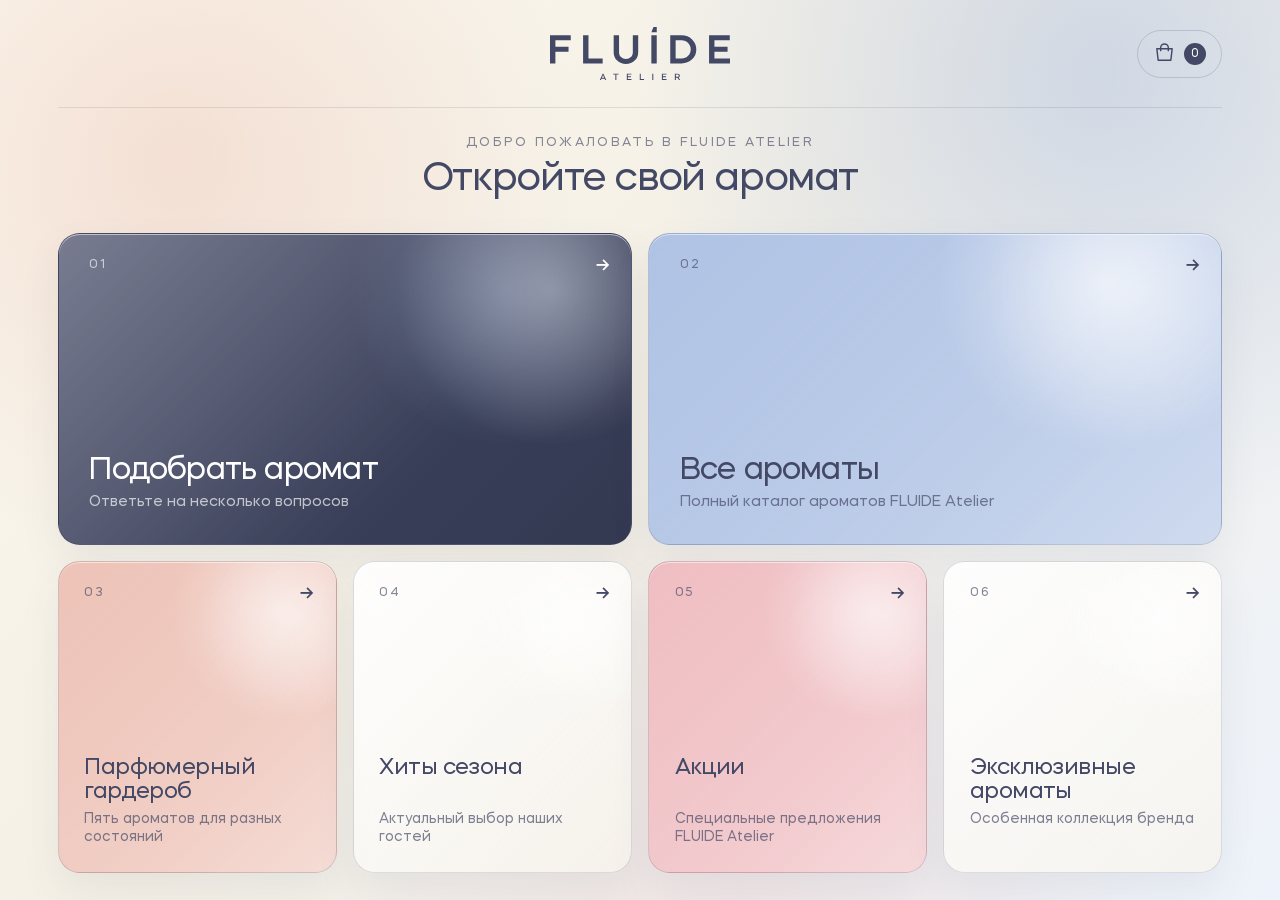
==== index.html @ 5feb8577 "Add shared product cart" ====
<!doctype html>
<html lang="ru">
  <head>
    <meta charset="UTF-8" />
    <meta name="viewport" content="width=device-width, initial-scale=1, viewport-fit=cover" />
    <meta name="theme-color" content="#f4f0e6" />
    <meta name="mobile-web-app-capable" content="yes" />
    <meta name="apple-mobile-web-app-capable" content="yes" />
    <meta name="apple-mobile-web-app-status-bar-style" content="default" />
    <meta name="apple-mobile-web-app-title" content="FLUIDE" />
    <title>FLUIDE — главное меню</title>
    <link rel="manifest" href="manifest.webmanifest" />
    <link rel="icon" href="app-icon.svg" type="image/svg+xml" />
    <link rel="apple-touch-icon" href="app-icon-192.png" />
    <link rel="stylesheet" href="fonts.css?v=1" />
    <link rel="stylesheet" href="shared-header.css?v=1" />
    <link rel="stylesheet" href="catalog.css?v=7" />
  </head>
  <body>
    <main class="menu-screen">
      <header class="menu-header">
        <a class="site-logo-link" href="index.html" aria-label="Перейти в главное меню">
          <img class="menu-logo" src="логотип FLUIDE сниний.svg" alt="FLUIDE Atelier" />
        </a>
        <button class="site-cart site-header-actions" type="button" aria-label="Выбранные товары: 0">
          <svg viewBox="0 0 24 24" aria-hidden="true">
            <path d="M4 7h16l-1.4 12H5.4L4 7Z" />
            <path d="M8 9V6a4 4 0 0 1 8 0v3" />
          </svg>
          <span class="site-cart__count">0</span>
        </button>
      </header>

      <section class="menu-content" aria-labelledby="menu-title">
        <div class="menu-heading">
          <p class="menu-kicker">Добро пожаловать в FLUIDE Atelier</p>
          <h1 id="menu-title">Откройте свой аромат</h1>
        </div>

        <nav class="menu-grid" aria-label="Главное меню каталога">
          <a class="menu-card menu-card--featured menu-card--primary" href="selection.html">
            <span class="menu-card__number">01</span>
            <span class="menu-card__title">Подобрать аромат</span>
            <span class="menu-card__caption">Ответьте на несколько вопросов</span>
          </a>

          <a class="menu-card menu-card--featured menu-card--blue" href="all.html">
            <span class="menu-card__number">02</span>
            <span class="menu-card__title">Все ароматы</span>
            <span class="menu-card__caption">Полный каталог ароматов FLUIDE Atelier</span>
          </a>

          <a class="menu-card menu-card--peach" href="wardrobe.html">
            <span class="menu-card__number">03</span>
            <span class="menu-card__title">Парфюмерный гардероб</span>
            <span class="menu-card__caption">Пять ароматов для разных состояний</span>
          </a>

          <a class="menu-card" href="#bestsellers">
            <span class="menu-card__number">04</span>
            <span class="menu-card__title">Хиты сезона</span>
            <span class="menu-card__caption">Актуальный выбор наших гостей</span>
          </a>

          <a class="menu-card menu-card--pink" href="#new">
            <span class="menu-card__number">05</span>
            <span class="menu-card__title">Акции</span>
            <span class="menu-card__caption">Специальные предложения FLUIDE Atelier</span>
          </a>

          <a class="menu-card" href="#gifts">
            <span class="menu-card__number">06</span>
            <span class="menu-card__title">Эксклюзивные ароматы</span>
            <span class="menu-card__caption">Особенная коллекция бренда</span>
          </a>
        </nav>
      </section>
    </main>

    <div class="rotate-message" role="status">
      <img src="логотип FLUIDE сниний.svg" alt="FLUIDE Atelier" />
      <p>Поверните устройство горизонтально</p>
    </div>
    <script src="pwa.js?v=35"></script>
  </body>
</html>
---- fonts.css ----
@font-face {
  font-family: "Mazzard H";
  src: url("MazzardH-Light.woff2") format("woff2");
  font-style: normal;
  font-weight: 300;
  font-display: swap;
}

@font-face {
  font-family: "Mazzard H";
  src: url("MazzardH-Regular.woff2") format("woff2");
  font-style: normal;
  font-weight: 400;
  font-display: swap;
}

@font-face {
  font-family: "Mazzard H";
  src: url("MazzardH-Medium.woff2") format("woff2");
  font-style: normal;
  font-weight: 500;
  font-display: swap;
}

@font-face {
  font-family: "Mazzard H";
  src: url("MazzardH-SemiBold.woff2") format("woff2");
  font-style: normal;
  font-weight: 600;
  font-display: swap;
}

@font-face {
  font-family: "Mazzard H";
  src: url("MazzardH-Bold.woff2") format("woff2");
  font-style: normal;
  font-weight: 700;
  font-display: swap;
}
---- shared-header.css ----
.site-logo-link {
  display: block;
  line-height: 0;
}

.site-header-actions {
  position: absolute;
  right: 0;
  display: flex;
  align-items: center;
  gap: 18px;
}

.site-cart {
  display: flex;
  align-items: center;
  justify-content: center;
  gap: 8px;
  min-width: 74px;
  height: 48px;
  padding: 0 15px;
  border: 1px solid rgb(67 72 101 / 20%);
  border-radius: 24px;
  color: #434865;
  background: transparent;
  font: inherit;
  cursor: pointer;
  transition: color 160ms ease, background-color 160ms ease, transform 160ms ease;
}

.site-cart svg {
  width: 23px;
  height: 23px;
  fill: none;
  stroke: currentColor;
  stroke-linecap: round;
  stroke-linejoin: round;
  stroke-width: 1.5;
}

.site-cart__count {
  display: grid;
  place-items: center;
  min-width: 22px;
  height: 22px;
  border-radius: 50%;
  color: #fff;
  background: #434865;
  font-size: 12px;
}

.site-cart:hover {
  color: #fff;
  background: #434865;
  transform: translateY(-2px);
}

.site-cart:hover .site-cart__count {
  color: #434865;
  background: #fff;
}

.site-logo-link:focus-visible,
.site-cart:focus-visible {
  outline: 3px solid #434865;
  outline-offset: 4px;
}

@media (prefers-reduced-motion: reduce) {
  .site-cart { transition: none; }
}

@media (max-width: 760px) {
  .site-header-actions { gap: 10px; }
  .site-header-actions > a { display: none; }
}
---- catalog.css ----
:root {
  --ink: #434865;
  --cream: #f4f0e6;
  --blue: #9fb6df;
  --peach: #eab6a8;
  --pink: #ecb0b5;
  --white: #fff;
  font-family: "Mazzard H", "Montserrat", Arial, sans-serif;
  color: var(--ink);
  background: var(--cream);
  font-synthesis: none;
}

* {
  box-sizing: border-box;
}

html,
body {
  width: 100%;
  height: 100%;
  margin: 0;
  overflow: hidden;
}

body {
  min-width: 720px;
  min-height: min(480px, var(--app-height, 100vh));
  background:
    radial-gradient(circle at 14% 18%, rgb(234 182 168 / 34%), transparent 30%),
    radial-gradient(circle at 86% 8%, rgb(159 182 223 / 42%), transparent 34%),
    radial-gradient(circle at 58% 100%, rgb(236 176 181 / 18%), transparent 36%),
    linear-gradient(135deg, #fbf7ed 0%, var(--cream) 48%, #eef3fb 100%);
}

.menu-screen {
  display: grid;
  grid-template-rows: clamp(78px, 12vh, 118px) 1fr;
  width: 100%;
  height: 100vh;
  height: 100dvh;
  height: var(--app-height, 100dvh);
  padding: 0 clamp(24px, 4.5vw, 76px) clamp(16px, 3vh, 40px);
  padding:
    env(safe-area-inset-top)
    max(clamp(24px, 4.5vw, 76px), env(safe-area-inset-right))
    max(clamp(16px, 3vh, 40px), env(safe-area-inset-bottom))
    max(clamp(24px, 4.5vw, 76px), env(safe-area-inset-left));
}

.menu-header {
  position: relative;
  display: flex;
  align-items: center;
  justify-content: center;
  border-bottom: 1px solid rgb(67 72 101 / 14%);
}

.menu-logo {
  width: clamp(145px, 14vw, 215px);
  height: auto;
}

.menu-cart {
  position: absolute;
  right: 0;
  display: flex;
  align-items: center;
  justify-content: center;
  gap: 8px;
  min-width: 74px;
  height: 48px;
  padding: 0 15px;
  border: 1px solid rgb(67 72 101 / 20%);
  border-radius: 24px;
  color: var(--ink);
  background: transparent;
  font: inherit;
  transition: color 160ms ease, background-color 160ms ease, transform 160ms ease;
}

.menu-cart svg {
  width: 23px;
  height: 23px;
  fill: none;
  stroke: currentColor;
  stroke-linecap: round;
  stroke-linejoin: round;
  stroke-width: 1.5;
}

.menu-cart__count {
  display: grid;
  place-items: center;
  min-width: 22px;
  height: 22px;
  border-radius: 50%;
  color: var(--white);
  background: var(--ink);
  font-size: 12px;
}

.menu-cart:hover {
  color: var(--white);
  background: var(--ink);
  transform: translateY(-2px);
}

.menu-cart:hover .menu-cart__count {
  color: var(--ink);
  background: var(--white);
}

.menu-content {
  display: grid;
  grid-template-rows: auto minmax(0, 1fr);
  min-height: 0;
  padding-top: clamp(18px, 3vh, 34px);
}

.menu-heading {
  text-align: center;
}

.menu-kicker {
  margin: 0 0 7px;
  color: rgb(67 72 101 / 65%);
  font-size: clamp(11px, 1vw, 14px);
  font-weight: 400;
  letter-spacing: 0.18em;
  text-transform: uppercase;
}

.menu-heading h1 {
  margin: 0;
  font-size: clamp(27px, 3.1vw, 48px);
  font-weight: 400;
  letter-spacing: -0.035em;
}

.menu-grid {
  display: grid;
  grid-template-columns: repeat(4, minmax(0, 1fr));
  grid-template-rows: repeat(2, minmax(0, 1fr));
  gap: clamp(10px, 1.25vw, 20px);
  min-height: 0;
  padding-top: clamp(18px, 3.2vh, 36px);
}

.menu-card {
  position: relative;
  display: flex;
  flex-direction: column;
  justify-content: flex-end;
  min-height: 0;
  padding: clamp(16px, 2vw, 28px);
  overflow: hidden;
  border: 1px solid rgb(67 72 101 / 18%);
  border-radius: clamp(16px, 1.7vw, 26px);
  color: var(--ink);
  background:
    radial-gradient(circle at 78% 18%, rgb(255 255 255 / 62%), transparent 30%),
    linear-gradient(135deg, rgb(255 255 255 / 82%), rgb(244 240 230 / 58%)),
    rgb(255 255 255 / 42%);
  box-shadow:
    0 18px 42px rgb(67 72 101 / 8%),
    inset 0 1px 0 rgb(255 255 255 / 55%);
  text-decoration: none;
  transition: transform 180ms ease, box-shadow 180ms ease, border-color 180ms ease;
  -webkit-tap-highlight-color: transparent;
}

.menu-card::before {
  content: "";
  position: absolute;
  inset: 0;
  pointer-events: none;
  background:
    radial-gradient(circle at 86% 18%, rgb(255 255 255 / 36%), transparent 28%),
    linear-gradient(135deg, rgb(255 255 255 / 18%), transparent 68%);
}

.menu-card::after {
  content: "→";
  position: absolute;
  top: clamp(15px, 1.6vw, 24px);
  right: clamp(15px, 1.6vw, 24px);
  z-index: 2;
  font-size: clamp(20px, 1.8vw, 28px);
}

.menu-card:hover {
  z-index: 1;
  border-color: rgb(67 72 101 / 36%);
  box-shadow:
    0 26px 58px rgb(67 72 101 / 13%),
    inset 0 1px 0 rgb(255 255 255 / 60%);
  transform: translateY(-3px);
}

.menu-card:focus-visible,
.menu-cart:focus-visible {
  outline: 3px solid var(--ink);
  outline-offset: 4px;
}

.menu-card--primary {
  color: var(--white);
  background:
    radial-gradient(circle at 78% 18%, rgb(159 182 223 / 30%), transparent 30%),
    linear-gradient(135deg, rgb(255 255 255 / 13%), transparent 62%),
    linear-gradient(135deg, #434865 0%, #333951 100%);
}

.menu-card--featured {
  grid-column: span 2;
  padding: clamp(20px, 2.4vw, 38px);
}

.menu-card--featured .menu-card__number {
  left: clamp(20px, 2.4vw, 38px);
}

.menu-card--featured .menu-card__title {
  font-size: clamp(25px, 2.45vw, 38px);
}

.menu-card--featured .menu-card__caption {
  max-width: 70%;
  font-size: clamp(15px, 1.1vw, 17px);
}

.menu-card--blue {
  background:
    radial-gradient(circle at 80% 16%, rgb(255 255 255 / 58%), transparent 32%),
    linear-gradient(135deg, rgb(159 182 223 / 80%), rgb(255 255 255 / 50%)),
    var(--blue);
}

.menu-card--peach {
  background:
    radial-gradient(circle at 80% 16%, rgb(255 255 255 / 48%), transparent 32%),
    linear-gradient(135deg, rgb(234 182 168 / 76%), rgb(255 255 255 / 52%)),
    var(--peach);
}

.menu-card--pink {
  background:
    radial-gradient(circle at 80% 16%, rgb(255 255 255 / 48%), transparent 32%),
    linear-gradient(135deg, rgb(236 176 181 / 76%), rgb(255 255 255 / 52%)),
    var(--pink);
}

.menu-card__number {
  position: absolute;
  top: clamp(16px, 1.8vw, 26px);
  left: clamp(16px, 2vw, 28px);
  z-index: 2;
  font-size: clamp(11px, 1vw, 14px);
  letter-spacing: 0.14em;
  opacity: 0.65;
}

.menu-card__title {
  position: relative;
  z-index: 2;
  max-width: 90%;
  font-size: clamp(21px, 1.75vw, 28px);
  font-weight: 400;
  line-height: 1.05;
  letter-spacing: -0.025em;
}

.menu-card__caption {
  position: relative;
  z-index: 2;
  margin-top: 7px;
  font-size: clamp(14px, 1vw, 16px);
  line-height: 1.25;
  opacity: 0.68;
}

.menu-card:not(.menu-card--featured) .menu-card__title {
  min-height: 2.1em;
}

.menu-card:not(.menu-card--featured) .menu-card__caption {
  min-height: 2.5em;
}

.rotate-message {
  display: none;
}

@media (max-height: 620px) {
  .menu-screen {
    grid-template-rows: 72px 1fr;
    padding-bottom: 20px;
  }

  .menu-content {
    padding-top: 14px;
  }

  .menu-grid {
    padding-top: 14px;
  }

  .menu-card__caption {
    display: none;
  }
}

@media (orientation: portrait) and (max-width: 700px) {
  body {
    min-width: 0;
  }

  .menu-screen {
    display: none;
  }

  .rotate-message {
    display: flex;
    flex-direction: column;
    align-items: center;
    justify-content: center;
    width: 100%;
    height: 100vh;
    height: 100dvh;
    height: var(--app-height, 100dvh);
    padding: 32px;
    text-align: center;
  }

  .rotate-message img {
    width: 190px;
    margin-bottom: 30px;
  }

  .rotate-message p {
    margin: 0;
    font-size: 20px;
  }
}

@media (prefers-reduced-motion: reduce) {
  .menu-card,
  .menu-cart {
    transition: none;
  }
}
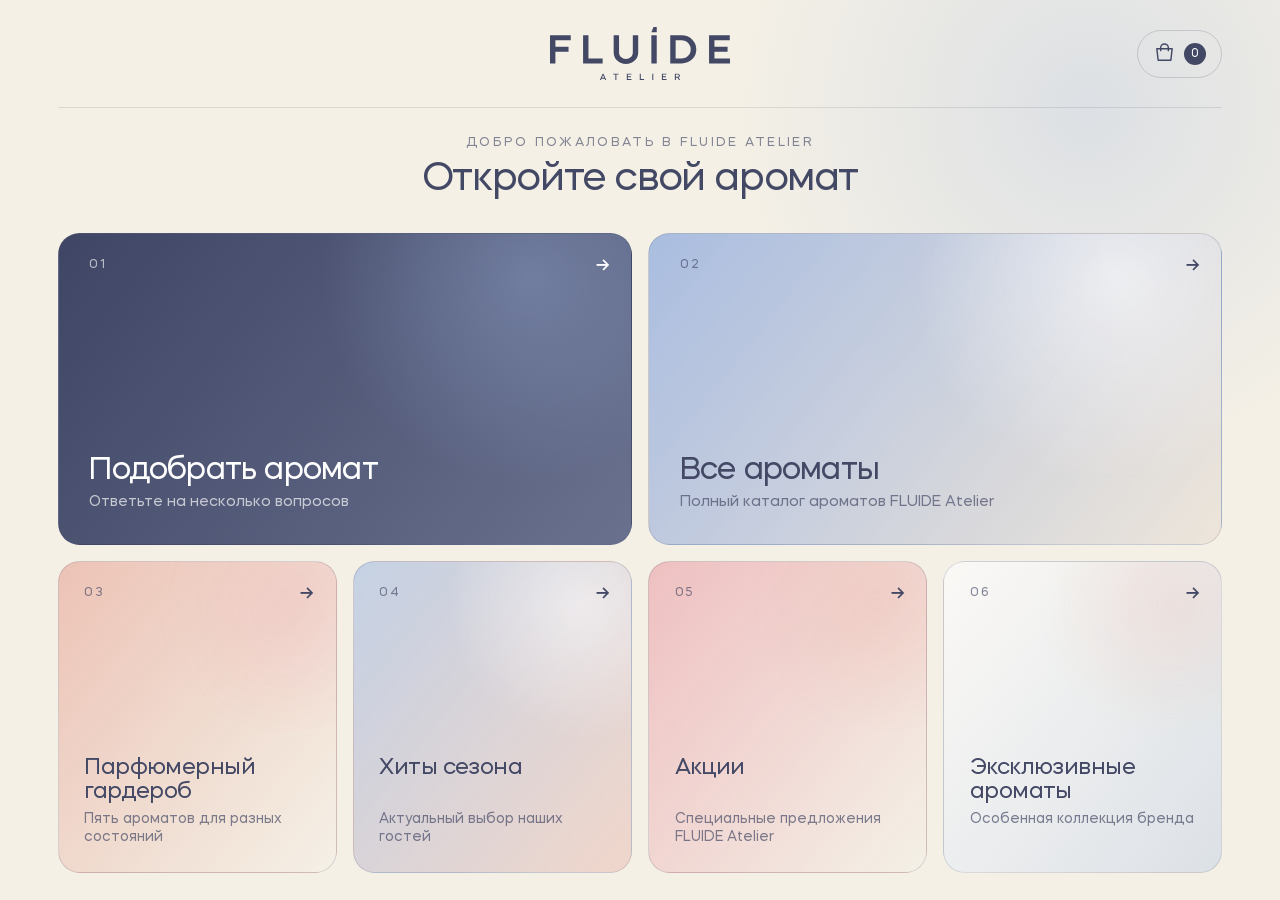
==== commit 8b0fc1ce: "Redesign home menu with gradients" ====
--- a/index.html
+++ b/index.html
@@ -14,7 +14,7 @@
     <link rel="apple-touch-icon" href="app-icon-192.png" />
     <link rel="stylesheet" href="fonts.css?v=1" />
     <link rel="stylesheet" href="shared-header.css?v=1" />
-    <link rel="stylesheet" href="catalog.css?v=7" />
+    <link rel="stylesheet" href="catalog.css?v=13" />
   </head>
   <body>
     <main class="menu-screen">
@@ -56,7 +56,7 @@
             <span class="menu-card__caption">Пять ароматов для разных состояний</span>
           </a>
 
-          <a class="menu-card" href="#bestsellers">
+          <a class="menu-card menu-card--season" href="hits.html">
             <span class="menu-card__number">04</span>
             <span class="menu-card__title">Хиты сезона</span>
             <span class="menu-card__caption">Актуальный выбор наших гостей</span>
@@ -68,7 +68,7 @@
             <span class="menu-card__caption">Специальные предложения FLUIDE Atelier</span>
           </a>
 
-          <a class="menu-card" href="#gifts">
+          <a class="menu-card menu-card--pearl" href="#gifts">
             <span class="menu-card__number">06</span>
             <span class="menu-card__title">Эксклюзивные ароматы</span>
             <span class="menu-card__caption">Особенная коллекция бренда</span>
--- a/catalog.css
+++ b/catalog.css
@@ -27,10 +27,8 @@
   min-width: 720px;
   min-height: min(480px, var(--app-height, 100vh));
   background:
-    radial-gradient(circle at 14% 18%, rgb(234 182 168 / 34%), transparent 30%),
-    radial-gradient(circle at 86% 8%, rgb(159 182 223 / 42%), transparent 34%),
-    radial-gradient(circle at 58% 100%, rgb(236 176 181 / 18%), transparent 36%),
-    linear-gradient(135deg, #fbf7ed 0%, var(--cream) 48%, #eef3fb 100%);
+    radial-gradient(circle at 85% 12%, rgb(159 182 223 / 28%), transparent 26%),
+    var(--cream);
 }
 
 .menu-screen {
@@ -148,6 +146,9 @@
 }
 
 .menu-card {
+  --card-from: rgb(255 255 255 / 55%);
+  --card-to: rgb(159 182 223 / 28%);
+  --card-glow: rgb(234 182 168 / 30%);
   position: relative;
   display: flex;
   flex-direction: column;
@@ -159,25 +160,11 @@
   border-radius: clamp(16px, 1.7vw, 26px);
   color: var(--ink);
   background:
-    radial-gradient(circle at 78% 18%, rgb(255 255 255 / 62%), transparent 30%),
-    linear-gradient(135deg, rgb(255 255 255 / 82%), rgb(244 240 230 / 58%)),
-    rgb(255 255 255 / 42%);
-  box-shadow:
-    0 18px 42px rgb(67 72 101 / 8%),
-    inset 0 1px 0 rgb(255 255 255 / 55%);
+    radial-gradient(circle at 82% 14%, var(--card-glow), transparent 38%),
+    linear-gradient(128deg, var(--card-from), var(--card-to));
   text-decoration: none;
-  transition: transform 180ms ease, box-shadow 180ms ease, border-color 180ms ease;
+  transition: transform 180ms ease, box-shadow 180ms ease, border-color 180ms ease, filter 180ms ease;
   -webkit-tap-highlight-color: transparent;
-}
-
-.menu-card::before {
-  content: "";
-  position: absolute;
-  inset: 0;
-  pointer-events: none;
-  background:
-    radial-gradient(circle at 86% 18%, rgb(255 255 255 / 36%), transparent 28%),
-    linear-gradient(135deg, rgb(255 255 255 / 18%), transparent 68%);
 }
 
 .menu-card::after {
@@ -185,16 +172,19 @@
   position: absolute;
   top: clamp(15px, 1.6vw, 24px);
   right: clamp(15px, 1.6vw, 24px);
-  z-index: 2;
+  z-index: 1;
   font-size: clamp(20px, 1.8vw, 28px);
+}
+
+.menu-card > span {
+  z-index: 1;
 }
 
 .menu-card:hover {
   z-index: 1;
   border-color: rgb(67 72 101 / 36%);
-  box-shadow:
-    0 26px 58px rgb(67 72 101 / 13%),
-    inset 0 1px 0 rgb(255 255 255 / 60%);
+  box-shadow: 0 14px 34px rgb(67 72 101 / 14%);
+  filter: saturate(1.04);
   transform: translateY(-3px);
 }
 
@@ -205,11 +195,10 @@
 }
 
 .menu-card--primary {
+  --card-from: #3f4564;
+  --card-to: #69718f;
+  --card-glow: rgb(159 182 223 / 34%);
   color: var(--white);
-  background:
-    radial-gradient(circle at 78% 18%, rgb(159 182 223 / 30%), transparent 30%),
-    linear-gradient(135deg, rgb(255 255 255 / 13%), transparent 62%),
-    linear-gradient(135deg, #434865 0%, #333951 100%);
 }
 
 .menu-card--featured {
@@ -231,39 +220,45 @@
 }
 
 .menu-card--blue {
-  background:
-    radial-gradient(circle at 80% 16%, rgb(255 255 255 / 58%), transparent 32%),
-    linear-gradient(135deg, rgb(159 182 223 / 80%), rgb(255 255 255 / 50%)),
-    var(--blue);
+  --card-from: rgb(159 182 223 / 88%);
+  --card-to: rgb(236 226 215 / 82%);
+  --card-glow: rgb(255 255 255 / 58%);
 }
 
 .menu-card--peach {
-  background:
-    radial-gradient(circle at 80% 16%, rgb(255 255 255 / 48%), transparent 32%),
-    linear-gradient(135deg, rgb(234 182 168 / 76%), rgb(255 255 255 / 52%)),
-    var(--peach);
+  --card-from: rgb(234 182 168 / 78%);
+  --card-to: rgb(244 240 230 / 86%);
+  --card-glow: rgb(236 176 181 / 28%);
 }
 
 .menu-card--pink {
-  background:
-    radial-gradient(circle at 80% 16%, rgb(255 255 255 / 48%), transparent 32%),
-    linear-gradient(135deg, rgb(236 176 181 / 76%), rgb(255 255 255 / 52%)),
-    var(--pink);
+  --card-from: rgb(236 176 181 / 76%);
+  --card-to: rgb(244 240 230 / 84%);
+  --card-glow: rgb(234 182 168 / 30%);
+}
+
+.menu-card--season {
+  --card-from: rgb(181 199 227 / 76%);
+  --card-to: rgb(238 202 190 / 68%);
+  --card-glow: rgb(255 255 255 / 52%);
+}
+
+.menu-card--pearl {
+  --card-from: rgb(255 255 255 / 62%);
+  --card-to: rgb(205 216 230 / 62%);
+  --card-glow: rgb(234 182 168 / 25%);
 }
 
 .menu-card__number {
   position: absolute;
   top: clamp(16px, 1.8vw, 26px);
   left: clamp(16px, 2vw, 28px);
-  z-index: 2;
   font-size: clamp(11px, 1vw, 14px);
   letter-spacing: 0.14em;
   opacity: 0.65;
 }
 
 .menu-card__title {
-  position: relative;
-  z-index: 2;
   max-width: 90%;
   font-size: clamp(21px, 1.75vw, 28px);
   font-weight: 400;
@@ -272,8 +267,6 @@
 }
 
 .menu-card__caption {
-  position: relative;
-  z-index: 2;
   margin-top: 7px;
   font-size: clamp(14px, 1vw, 16px);
   line-height: 1.25;
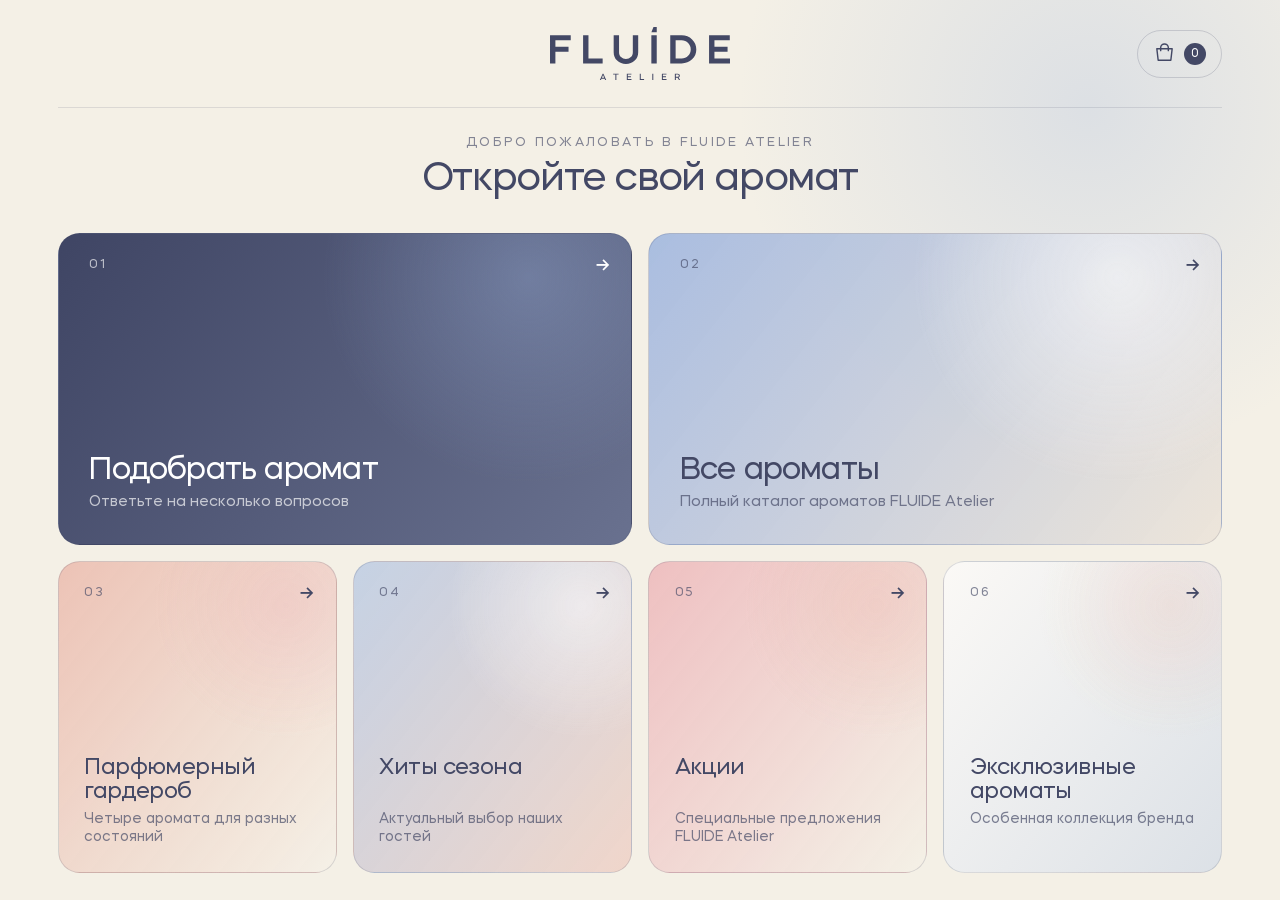
==== commit ba38c1e6: "Обновить парфюмерный гардероб" ====
--- a/index.html
+++ b/index.html
@@ -53,7 +53,7 @@
           <a class="menu-card menu-card--peach" href="wardrobe.html">
             <span class="menu-card__number">03</span>
             <span class="menu-card__title">Парфюмерный гардероб</span>
-            <span class="menu-card__caption">Пять ароматов для разных состояний</span>
+            <span class="menu-card__caption">Четыре аромата для разных состояний</span>
           </a>
 
           <a class="menu-card menu-card--season" href="hits.html">
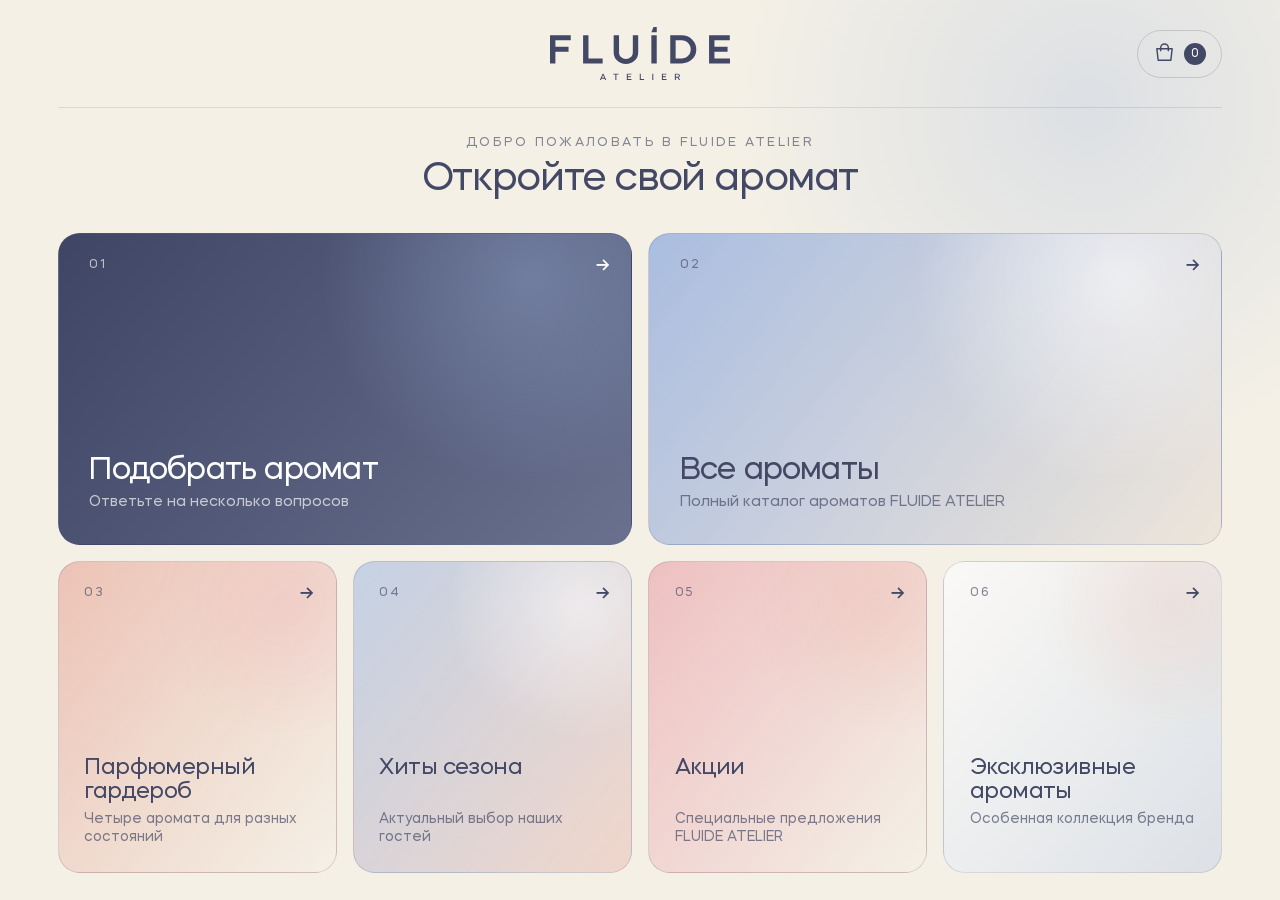
==== commit 890fae49: "Обновить каталог, корзину и страницы разделов" ====
--- a/index.html
+++ b/index.html
@@ -20,7 +20,7 @@
     <main class="menu-screen">
       <header class="menu-header">
         <a class="site-logo-link" href="index.html" aria-label="Перейти в главное меню">
-          <img class="menu-logo" src="логотип FLUIDE сниний.svg" alt="FLUIDE Atelier" />
+          <img class="menu-logo" src="логотип FLUIDE сниний.svg" alt="FLUIDE ATELIER" />
         </a>
         <button class="site-cart site-header-actions" type="button" aria-label="Выбранные товары: 0">
           <svg viewBox="0 0 24 24" aria-hidden="true">
@@ -33,7 +33,7 @@
 
       <section class="menu-content" aria-labelledby="menu-title">
         <div class="menu-heading">
-          <p class="menu-kicker">Добро пожаловать в FLUIDE Atelier</p>
+          <p class="menu-kicker">Добро пожаловать в FLUIDE ATELIER</p>
           <h1 id="menu-title">Откройте свой аромат</h1>
         </div>
 
@@ -47,7 +47,7 @@
           <a class="menu-card menu-card--featured menu-card--blue" href="all.html">
             <span class="menu-card__number">02</span>
             <span class="menu-card__title">Все ароматы</span>
-            <span class="menu-card__caption">Полный каталог ароматов FLUIDE Atelier</span>
+            <span class="menu-card__caption">Полный каталог ароматов FLUIDE ATELIER</span>
           </a>
 
           <a class="menu-card menu-card--peach" href="wardrobe.html">
@@ -62,13 +62,13 @@
             <span class="menu-card__caption">Актуальный выбор наших гостей</span>
           </a>
 
-          <a class="menu-card menu-card--pink" href="#new">
+          <a class="menu-card menu-card--pink" href="coming-soon.html?section=actions">
             <span class="menu-card__number">05</span>
             <span class="menu-card__title">Акции</span>
-            <span class="menu-card__caption">Специальные предложения FLUIDE Atelier</span>
+            <span class="menu-card__caption">Специальные предложения FLUIDE ATELIER</span>
           </a>
 
-          <a class="menu-card menu-card--pearl" href="#gifts">
+          <a class="menu-card menu-card--pearl" href="coming-soon.html?section=exclusive">
             <span class="menu-card__number">06</span>
             <span class="menu-card__title">Эксклюзивные ароматы</span>
             <span class="menu-card__caption">Особенная коллекция бренда</span>
@@ -78,7 +78,7 @@
     </main>
 
     <div class="rotate-message" role="status">
-      <img src="логотип FLUIDE сниний.svg" alt="FLUIDE Atelier" />
+      <img src="логотип FLUIDE сниний.svg" alt="FLUIDE ATELIER" />
       <p>Поверните устройство горизонтально</p>
     </div>
     <script src="pwa.js?v=35"></script>
